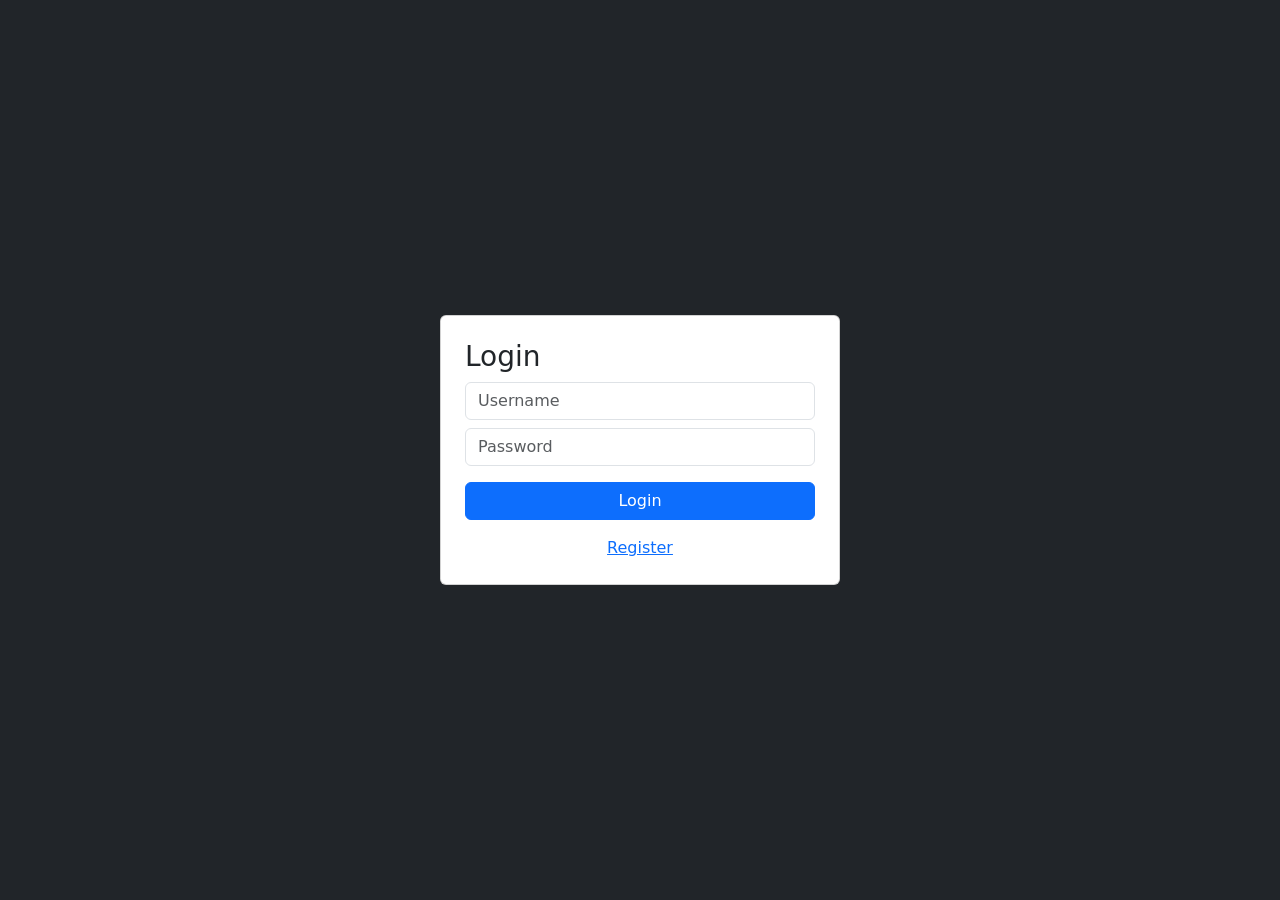
==== static/admin.html @ b04524cf "Publish the ordering app with a GitHub Pages front door. Keep secrets and the database out of the re" ====
<!DOCTYPE html>
<html>
<head>
    <title>Admin Panel</title>
    <link href="https://cdn.jsdelivr.net/npm/bootstrap@5.3.2/dist/css/bootstrap.min.css" rel="stylesheet">
    <link rel="stylesheet" href="theme.css">
    <style>body{background:var(--app-bg,#f8f9fa);color:var(--app-text,#212529)} [data-theme="dark"] .card{background:var(--app-surface);border-color:var(--app-border);color:var(--app-text)} [data-theme="dark"] .table{color:var(--app-text)}</style>
</head>
<body class="bg-light">

<nav class="navbar navbar-dark bg-dark">
    <div class="container-fluid">
        <span class="navbar-brand">⚙️ Admin Panel</span>
        <div>
            <button id="themeBtn" type="button" class="btn btn-outline-light btn-sm me-2" title="Toggle dark mode">🌙</button>
            <a href="qr-generator.html" class="btn btn-success btn-sm me-2">📱 Generate QR Code</a>
            <button onclick="logout()" class="btn btn-danger btn-sm">Logout</button>
        </div>
    </div>
</nav>
<script src="theme.js"></script>
<script>window.themeInit();var b=document.getElementById('themeBtn');if(b){b.textContent=document.documentElement.getAttribute('data-theme')==='dark'?'☀️':'🌙';b.onclick=function(){var t=window.themeToggle();b.textContent=t==='dark'?'☀️':'🌙';};}</script>

<div class="container mt-4">

    <!-- Quick Action Banner -->
    <div class="alert alert-success" role="alert">
        <h5>🎉 Customer QR Code System Active!</h5>
        <p class="mb-2">Customers can now scan a QR code to place orders.</p>
        <a href="qr-generator.html" class="btn btn-dark btn-sm">📱 Get Your QR Code</a>
    </div>

    <!-- Stats Overview -->
    <h3>📊 System Overview</h3>
    <div class="row mb-4">
        <div class="col-md-3">
            <div class="card text-center p-3 bg-primary text-white">
                <h2 id="totalStores">0</h2>
                <p class="mb-0">Total Stores</p>
            </div>
        </div>
        <div class="col-md-3">
            <div class="card text-center p-3 bg-success text-white">
                <h2 id="totalServices">0</h2>
                <p class="mb-0">Total Services</p>
            </div>
        </div>
        <div class="col-md-3">
            <div class="card text-center p-3 bg-warning text-white">
                <h2 id="totalOrders">0</h2>
                <p class="mb-0">Total Orders</p>
            </div>
        </div>
        <div class="col-md-3">
            <div class="card text-center p-3 bg-info text-white">
                <h2 id="pendingOrders">0</h2>
                <p class="mb-0">Pending Orders</p>
            </div>
        </div>
    </div>

    <!-- Analytics Dashboard -->
    <h3 class="mt-4">📈 Analytics</h3>
    <p class="text-muted">Revenue and orders across stores and time.</p>
    <div class="row mb-3">
        <div class="col-md-4">
            <div class="card border-0 shadow-sm h-100">
                <div class="card-body">
                    <div class="d-flex justify-content-between align-items-start">
                        <div>
                            <h6 class="text-muted text-uppercase small mb-1">Total Revenue</h6>
                            <h3 class="mb-0" id="analyticsTotalRevenue">€0.00</h3>
                            <small class="text-muted">All time</small>
                        </div>
                        <span class="fs-2">💰</span>
                    </div>
                </div>
            </div>
        </div>
        <div class="col-md-4">
            <div class="card border-0 shadow-sm h-100">
                <div class="card-body">
                    <div class="d-flex justify-content-between align-items-start">
                        <div>
                            <h6 class="text-muted text-uppercase small mb-1">This Month</h6>
                            <h3 class="mb-0 text-success" id="analyticsThisMonth">€0.00</h3>
                            <small class="text-muted" id="analyticsThisMonthOrders">0 orders</small>
                        </div>
                        <span class="fs-2">📅</span>
                    </div>
                </div>
            </div>
        </div>
        <div class="col-md-4">
            <div class="card border-0 shadow-sm h-100">
                <div class="card-body">
                    <div class="d-flex justify-content-between align-items-start">
                        <div>
                            <h6 class="text-muted text-uppercase small mb-1">Last Month</h6>
                            <h3 class="mb-0" id="analyticsLastMonth">€0.00</h3>
                            <small class="text-muted" id="analyticsLastMonthOrders">0 orders</small>
                        </div>
                        <span class="fs-2">📊</span>
                    </div>
                </div>
            </div>
        </div>
    </div>
    <div class="row">
        <div class="col-lg-6 mb-4">
            <div class="card border-0 shadow-sm">
                <div class="card-header bg-white border-bottom">
                    <h5 class="mb-0">Revenue by Month</h5>
                </div>
                <div class="card-body">
                    <div id="analyticsByMonthChart" class="mb-3" style="min-height:220px"></div>
                    <div class="table-responsive">
                        <table class="table table-sm table-hover mb-0">
                            <thead><tr><th>Month</th><th class="text-end">Revenue</th><th class="text-end">Orders</th></tr></thead>
                            <tbody id="analyticsByMonthTable"></tbody>
                        </table>
                    </div>
                </div>
            </div>
        </div>
        <div class="col-lg-6 mb-4">
            <div class="card border-0 shadow-sm">
                <div class="card-header bg-white border-bottom">
                    <h5 class="mb-0">Revenue by Store</h5>
                </div>
                <div class="card-body">
                    <div id="analyticsByStoreChart" class="mb-3" style="min-height:220px"></div>
                    <div class="table-responsive">
                        <table class="table table-sm table-hover mb-0">
                            <thead><tr><th>Store</th><th class="text-end">Revenue</th><th class="text-end">Orders</th></tr></thead>
                            <tbody id="analyticsByStoreTable"></tbody>
                        </table>
                    </div>
                </div>
            </div>
        </div>
    </div>

    <hr>

    <!-- Filter Tabs -->
    <ul class="nav nav-tabs mb-3" id="orderTabs" role="tablist">
        <li class="nav-item" role="presentation">
            <button class="nav-link active" id="all-tab" data-bs-toggle="tab" data-bs-target="#all-orders" type="button">
                All Orders (<span id="countAll">0</span>)
            </button>
        </li>
        <li class="nav-item" role="presentation">
            <button class="nav-link" id="pending-tab" data-bs-toggle="tab" data-bs-target="#pending-orders" type="button">
                Pending (<span id="countPending">0</span>)
            </button>
        </li>
        <li class="nav-item" role="presentation">
            <button class="nav-link" id="completed-tab" data-bs-toggle="tab" data-bs-target="#completed-orders" type="button">
                Completed (<span id="countCompleted">0</span>)
            </button>
        </li>
    </ul>

    <!-- Order Tables -->
    <div class="tab-content" id="orderTabsContent">
        <!-- All Orders -->
        <div class="tab-pane fade show active" id="all-orders">
            <h4>📦 All Customer Orders</h4>
            <div class="table-responsive">
                <table class="table table-striped table-hover">
                    <thead>
                        <tr>
                            <th>Order ID</th>
                            <th>Customer</th>
                            <th>Store</th>
                            <th>Service</th>
                            <th>Price</th>
                            <th>Status</th>
                            <th>Date</th>
                            <th>Action</th>
                        </tr>
                    </thead>
                    <tbody id="allOrdersTable"></tbody>
                </table>
            </div>
        </div>

        <!-- Pending Orders -->
        <div class="tab-pane fade" id="pending-orders">
            <h4>⏳ Pending Orders</h4>
            <div class="table-responsive">
                <table class="table table-warning table-hover">
                    <thead>
                        <tr>
                            <th>Order ID</th>
                            <th>Customer</th>
                            <th>Store</th>
                            <th>Service</th>
                            <th>Price</th>
                            <th>Date</th>
                            <th>Action</th>
                        </tr>
                    </thead>
                    <tbody id="pendingOrdersTable"></tbody>
                </table>
            </div>
        </div>

        <!-- Completed Orders -->
        <div class="tab-pane fade" id="completed-orders">
            <h4>✅ Completed Orders</h4>
            <div class="table-responsive">
                <table class="table table-success table-hover">
                    <thead>
                        <tr>
                            <th>Order ID</th>
                            <th>Customer</th>
                            <th>Store</th>
                            <th>Service</th>
                            <th>Price</th>
                            <th>Date</th>
                        </tr>
                    </thead>
                    <tbody id="completedOrdersTable"></tbody>
                </table>
            </div>
        </div>
    </div>

</div>

<script src="https://cdn.jsdelivr.net/npm/bootstrap@5.3.2/dist/js/bootstrap.bundle.min.js"></script>
<script src="config.js"></script>
<script src="script.js"></script>
<script src="admin-script.js"></script>
<script>
checkAuth("admin")
loadAdminDashboard()
</script>

</body>
</html>
---- static/theme.css ----
/* App theme: use var(--app-bg), var(--app-surface), var(--app-text), var(--app-muted), var(--app-border) */
:root {
  --app-bg: #f1f5f9;
  --app-surface: #ffffff;
  --app-text: #0f172a;
  --app-muted: #64748b;
  --app-border: #e2e8f0;
  --app-card-shadow: 0 1px 3px rgba(0,0,0,.06);
}
[data-theme="dark"] {
  --app-bg: #0f172a;
  --app-surface: #1e293b;
  --app-text: #f1f5f9;
  --app-muted: #94a3b8;
  --app-border: #334155;
  --app-card-shadow: 0 1px 3px rgba(0,0,0,.3);
}
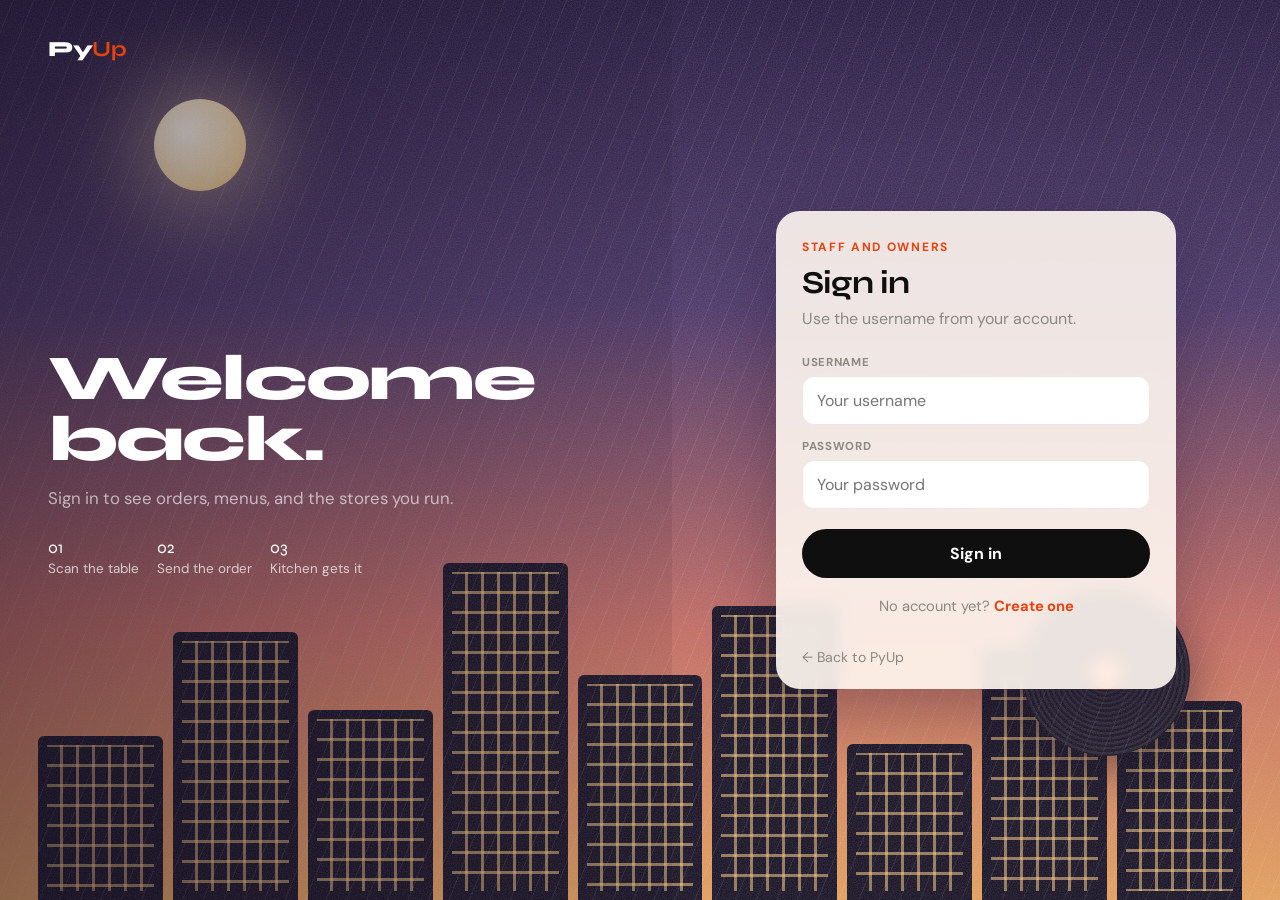
==== commit 5d05f04f: "Make store buttons obvious and add a site icon. The orange View store action stays visible in dark m" ====
--- a/static/admin.html
+++ b/static/admin.html
@@ -1,6 +1,7 @@
 <!DOCTYPE html>
 <html>
 <head>
+    <link rel="icon" href="favicon.svg" type="image/svg+xml">
     <title>Admin Panel</title>
     <link href="https://cdn.jsdelivr.net/npm/bootstrap@5.3.2/dist/css/bootstrap.min.css" rel="stylesheet">
     <link rel="stylesheet" href="theme.css">
